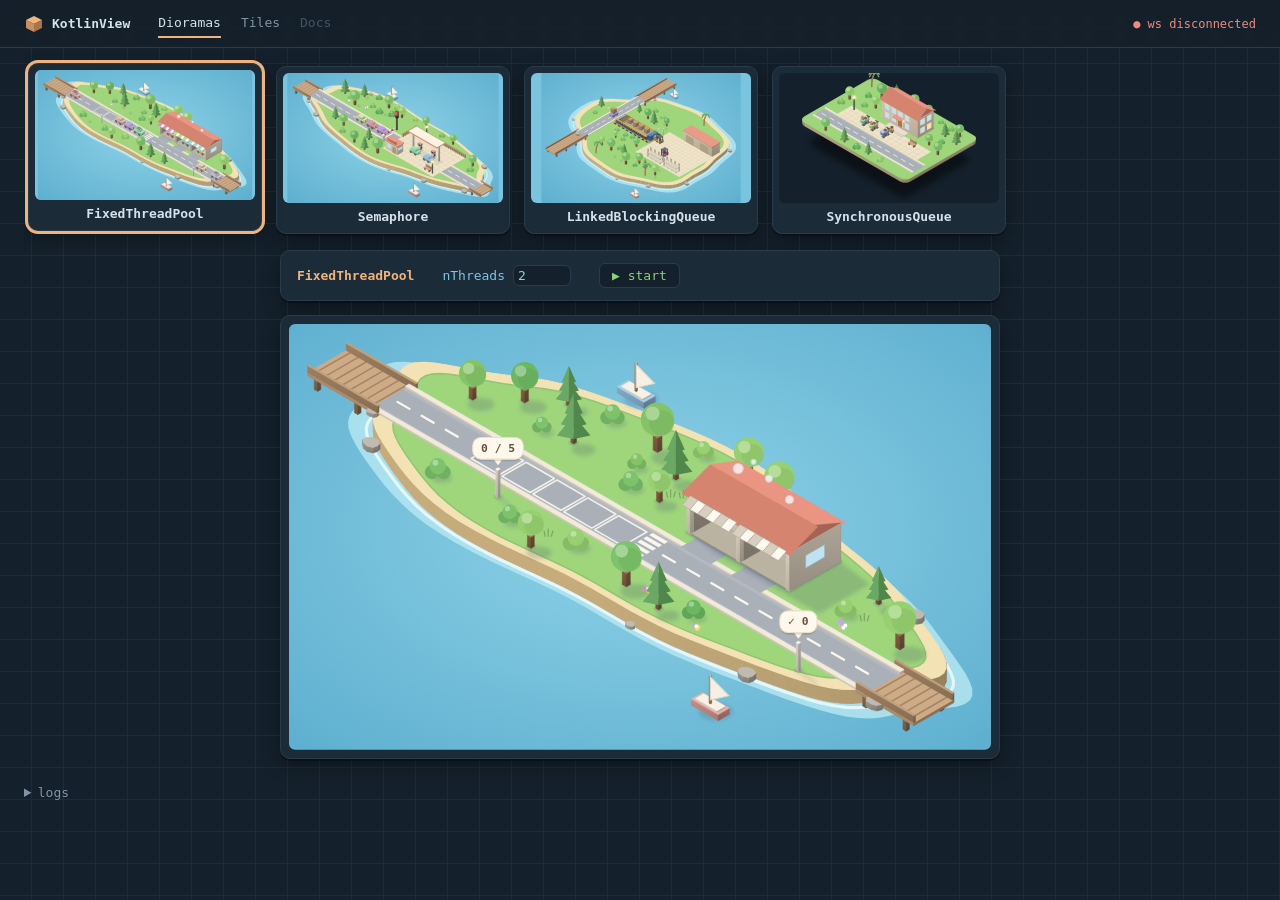
==== server/src/main/resources/static/index.html @ e25d0c66 "Code refactor" ====
<!doctype html>
<html lang="en">
<head>
  <meta charset="utf-8">
  <title>KotlinView</title>
  <link rel="stylesheet" href="core/base.css">
  <link rel="stylesheet" href="core/components.css">
  <link rel="stylesheet" href="structures/pool.css">
  <link rel="stylesheet" href="structures/synchronousqueue.css">
  <link rel="stylesheet" href="structures/semaphore.css">
  <link rel="stylesheet" href="core/tiles.css">
  <style>
    /*
     * Тёмное оформление «Night Harbour»: ночная гавань вокруг островов, тёплые акценты-фонари. Переопределены
     * переменные base.css — плитки, бейджи и конверты перекрашиваются сами, их стили не трогаем. Диорама — своя палитра
     */
    :root {
      --bg: #14202b; --panel: #1c2b38; --border: #2a3c4b; --text: #d6e2ea; --dim: #7f95a6;
      --keyword: #f0b37e; --fn: #7cc4e4; --num: #8fd3c1; --str: #8fcf7a;
      --in: #7cc4e4; --out: #8fcf7a; --fail: #f08a7e;
      --shadow: 0 2px 0 rgba(0, 0, 0, .3), 0 6px 18px rgba(0, 0, 0, .35);
      --grid: #1d2c39; /* линии сетки фона — на тон светлее --bg */
    }
    /*
     * Фон страницы — тонкая сетка 32 px (линии на тон светлее фона); карточки, плитка и рамка диорамы — сплошные поверх.
     * Шапка — во всю ширину, поэтому отступы у колонки (.page), а не у body
     */
    body {
      margin: 0; min-height: 100vh;
      background-color: var(--bg);
      background-image: linear-gradient(var(--grid) 1px, transparent 1px), linear-gradient(90deg, var(--grid) 1px, transparent 1px);
      background-size: 32px 32px; background-position: -1px -1px;
    }
    .page { max-width: 1400px; margin: 0 auto; padding: 4px 24px 16px; }

    /* Шапка: невысокая, прилипает к верху, полупрозрачная с размытием; слева — знак, название и разделы, справа — статус */
    .topbar {
      position: sticky; top: 0; z-index: 10; height: 48px; box-sizing: border-box; padding: 0 24px;
      display: flex; align-items: center; justify-content: space-between;
      background: color-mix(in srgb, var(--bg) 85%, transparent); backdrop-filter: blur(8px);
      border-bottom: 1px solid var(--border);
    }
    .topbar-left { display: flex; align-items: center; gap: 28px; }
    .brand { display: flex; align-items: center; gap: 8px; color: var(--text); font-weight: bold; text-decoration: none; }
    .brand svg { width: 20px; height: 20px; }
    .topnav { display: flex; gap: 20px; }
    .topnav a { color: var(--dim); text-decoration: none; padding: 4px 0; border-bottom: 2px solid transparent; }
    .topnav a:hover { color: var(--text); }
    .topnav a.current { color: var(--text); border-bottom-color: var(--keyword); }
    .topnav a.disabled { opacity: .45; cursor: default; pointer-events: none; }
    #status { font-size: 12px; }
    button, input, select { border-radius: 6px; }

    /* Выбор структуры: лента карточек — миниатюра диорамы и название */
    .carousel { display: flex; gap: 14px; overflow-x: auto; padding: 14px 4px 16px; scrollbar-width: none; }
    .card {
      flex: none; width: 220px; padding: 6px 6px 4px; text-align: center; text-decoration: none; color: var(--text);
      background: var(--panel); border: 1px solid var(--border); border-radius: 10px; box-shadow: var(--shadow);
      transition: transform .2s;
    }
    .card:hover { transform: translateY(-3px); }
    .card.on { outline: 3px solid var(--keyword); transform: translateY(-3px); }
    /* Одна высота у всех миниатюр (у сцен разные пропорции): вода — фон рамки, остров — по центру */
    .card svg, .card .blank { display: block; width: 100%; height: 130px; border-radius: 6px; pointer-events: none; background: #79c4df; }
    /* Парящая плита (backdrop: 'none') — без воды: на фоне страницы */
    .card svg.floating { background: var(--bg); }
    .card .name { padding: 4px 0 2px; font-weight: bold; }

    /*
     * Выбранная структура — одной колонкой по центру: сверху полоса структуры (пульт слева, точное состояние
     * правее), ниже диорама той же ширины
     */
    .stage { display: flex; flex-direction: column; gap: 14px; max-width: 720px; margin: 0 auto; }
    .stage > * { box-sizing: border-box; } /* полоса и диорама — одной ширины */
    .diorama-panel, .tile { background: var(--panel); border: 1px solid var(--border); border-radius: 10px; box-shadow: var(--shadow); }
    .diorama-panel { padding: 8px; }
    .diorama { display: block; }
    .diorama text { font-family: inherit; }
    .diorama .hoverable { cursor: pointer; }
    /* Шапка диорамы (название и счётчики в углу) — пока скрыта: название есть в карточке и в плитке над диорамой */
    .diorama .hud { display: none; }

    /* Полоса структуры: живая — шапка (название, статус, ✕), под ней «пульт | состояние» */
    .tile { min-height: 0; padding: 12px 16px; }
    .tile.live { border-color: var(--border); }
    .tile-title { font-weight: bold; }
    .tile button, .tile input, .tile select { background: var(--bg); }
    .tile-main { grid-template-columns: max-content minmax(0, 1fr); gap: 20px; min-height: 96px; } /* не прыгать по высоте */
    .tile-controls { padding-right: 20px; }
    /* Состояние — в ряд, с переносом, если не влезает: очередь, воркеры, ждущие… */
    .tile-body { display: flex; flex-wrap: wrap; gap: 10px 28px; align-items: flex-start; }
    /* Первая строка — бейджи методов (у пула: execute / shutdown / shutdownNow / terminated), под ними — очередь,
       правее неё — воркеры */
    .tile-body > .badges { flex-basis: 100%; }
    .tile-body .part { margin-top: 0; padding-top: 0; border-top: none; }
    .tile-body .chain { margin-top: 0; min-height: 0; }
    .tile-body .notice, .tile-body .semtask-notice { flex-basis: 100%; min-height: 0; margin-top: 0; }
    .tile-body .notice:empty { display: none; }
    /* Спящая — в одну строку: название, параметры, start */
    .tile.sleeping { flex-direction: row; justify-content: flex-start; gap: 28px; }
    .tile.sleeping .tile-params { flex-direction: row; gap: 18px; }

    details.logs { margin-top: 24px; }
    details.logs summary { color: var(--dim); cursor: pointer; }
  </style>
</head>
<body>

<header class="topbar">
  <div class="topbar-left">
    <a class="brand" href="index.html">
      <!-- Знак: изометрический ящик в цветах страницы -->
      <svg viewBox="0 0 20 20" aria-hidden="true">
        <polygon points="10,2 18,6 10,10 2,6" fill="#f0b37e"/>
        <polygon points="2,6 10,10 10,18 2,14" fill="#c98f5d"/>
        <polygon points="18,6 10,10 10,18 18,14" fill="#a8744a"/>
      </svg>
      KotlinView
    </a>
    <nav class="topnav">
      <a class="current" href="index.html">Dioramas</a>
      <a href="tiles.html">Tiles</a>
      <a class="disabled" title="soon">Docs</a>
    </nav>
  </div>
  <span id="status" class="off">● ws disconnected</span>
</header>

<div class="page">
<nav id="carousel" class="carousel"></nav>
<main id="stage" class="stage"></main>

<!-- Логи нужны UI.call / UI.connect; свёрнуты — открыть при отладке -->
<details class="logs">
  <summary>logs</summary>
  <h3>HTTP <button class="link" id="clearHttp">clear</button></h3>
  <div id="http" class="log"></div>
  <h3>WebSocket <button class="link" id="clearWs">clear</button></h3>
  <div id="ws" class="log"></div>
</details>
</div>

<script src="core/base.js"></script>
<script src="core/components.js"></script>
<script src="structures/synchronousqueue.js"></script>
<script src="structures/pool.js"></script>
<script src="structures/blockingqueue.js"></script>
<script src="structures/semaphore.js"></script>
<script src="structures/semaphoretask.js"></script>
<script src="core/tiles.js"></script>
<!-- Диорамы: движок → реквизит → набор → каркас → описания структур -->
<script src="diorama/engine/iso-scene.js"></script>
<script src="diorama/props/iso-vehicles.js"></script>
<script src="diorama/props/iso-ground.js"></script>
<script src="diorama/props/iso-buildings.js"></script>
<script src="diorama/props/iso-nature.js"></script>
<script src="diorama/props/iso-people.js"></script>
<script src="diorama/kit/diorama-kit.js"></script>
<script src="diorama/kit/diorama-street.js"></script>
<script src="diorama/scenes/diorama-pool.js"></script>
<script src="diorama/scenes/diorama-semaphore.js"></script>
<script src="diorama/scenes/diorama-queue.js"></script>
<script src="diorama/scenes/diorama-sync.js"></script>
<script>
  /*
   * Структуры: плитка (пульт и точный вид) и её диорама. Плитки — те же, что на tiles.html, но с пределами:
   * столько, сколько помещается на острове (LIMITS описания). id — адрес (#pool), diorama — описание для набора
   */
  const STRUCTURES = [
    { id: 'pool', diorama: PoolDiorama,
      view: { ...Pool.fixed, params: [['nThreads', 2, { min: 1, max: PoolDiorama.LIMITS.bays }]] } },
    { id: 'sem', diorama: SemaphoreDiorama,
      // durationMs, fair, timeoutMs не вводятся: по умолчанию (5000 и false — сервер, 2000 — create в semaphoretask.js)
      view: { ...SemaphoreTaskView, params: [['permits', 2, { min: 1, max: SemaphoreDiorama.LIMITS.inside }],
        ['mode', 'ACQUIRE', { options: [['ACQUIRE', 'blocking'], ['TRY_ACQUIRE', 'non-blocking'], ['TRY_ACQUIRE_TIMEOUT', 'timeout 2s']] }]] } },
    { id: 'lbq', diorama: QueueDiorama,
      view: { ...BlockingQueueView, params: [['capacity', 3, { min: 1, max: QueueDiorama.LIMITS.slots }]] } },
    { id: 'sync', diorama: SyncDiorama, view: SynchronousQueueView },  ];

  const stage = document.getElementById('stage');
  let selected = null, panel = null; // выбранная структура и её живая диорама (остальные не рисуются)

  // Карточки: миниатюра — демо-снимок диорамы без шапки и табличек; диорамы ещё нет — пустая вода той же высоты
  const carousel = document.getElementById('carousel');
  const cards = new Map();
  for (const item of STRUCTURES) {
    const card = KV.el('a', 'card');
    card.href = `#${item.id}`;
    card.append(item.diorama ? miniature(item.diorama) : KV.el('div', 'blank'), KV.el('div', 'name', item.view.title));
    carousel.append(card);
    cards.set(item.id, card);
  }

  function miniature({ kind, demo, demoShape }) {
    const svg = Kit.show({ ...kind, uid: `${kind.uid}-card` }, demo, demoShape);
    svg.querySelectorAll(':scope > g[style*="pointer-events: none"], .labels').forEach(n => n.remove());
    return svg;
  }

  // Плитки: все живут (их store принимает события), на странице — только плитка выбранной структуры (полоса над диорамой)
  const { tiles, render } = Tiles.mount(STRUCTURES.map(s => s.view), {
    place: tile => { STRUCTURES.find(s => s.view === tile.view).tile = tile; },
    onRender: () => { if (selected) panel?.update(selected.tile); },
  });
  // Пока плитка спит, диорама показывает «пустой» остров по полю параметров — обновлять при вводе
  for (const tile of tiles) for (const input of Object.values(tile.inputs)) input.addEventListener('input', render);

  // Выбор по адресу (#pool, #sem, #lbq, #sync): новая живая диорама — сразу с машинами на местах; нет диорамы — только полоса
  function select() {
    selected = STRUCTURES.find(s => `#${s.id}` === location.hash) ?? STRUCTURES[0];
    for (const [id, card] of cards) card.classList.toggle('on', id === selected.id);
    panel = selected.diorama ? Kit.panel(selected.diorama.kind) : null;
    stage.replaceChildren(selected.tile.el, ...(panel ? [panel.el] : [])); // полоса структуры — сверху, диорама — под ней
    panel?.update(selected.tile);
  }
  window.addEventListener('hashchange', select);
  select();
</script>
</body>
</html>
---- server/src/main/resources/static/core/base.css ----
/*
 * Каркас всех playground-страниц: палитра, шапка, кнопки и поля, карточка «пульт слева — состояние справа», логи.
 * Подключается первым: <link rel="stylesheet" href="base.css">, затем components.css, затем стили страницы.
 */

/* Палитра IntelliJ Darcula */
:root {
  --bg: #1e1f22; --panel: #2b2d30; --border: #3c3f41; --text: #bcbec4; --dim: #6f737a;
  --keyword: #cf8e6d; --fn: #56a8f5; --num: #2aacb8; --str: #6aab73;
  --in: #56a8f5; --out: #6aab73; --fail: #f75464;
}
body {
  font: 13px/1.5 "JetBrains Mono", ui-monospace, Menlo, monospace; margin: 16px;
  background: var(--bg); color: var(--text);
}
header { display: flex; justify-content: space-between; align-items: center; }
h2 { color: var(--keyword); font-weight: normal; }
h3 {
  margin: 16px 0 4px; border-bottom: 1px solid var(--border); color: var(--dim); font-weight: normal;
  display: flex; justify-content: space-between; align-items: baseline;
}
.on { color: var(--out); }
.off { color: var(--fail); }
.empty { color: var(--dim); }

/* --- кнопки и поля --- */
button {
  background: var(--panel); border: 1px solid var(--border); border-radius: 3px;
  color: var(--fn); font: inherit; padding: 0 8px; cursor: pointer;
}
button:hover { border-color: currentColor; }
button.primary { color: var(--out); padding: 2px 12px; }
button.run { color: var(--out); }
button.link { background: none; border: none; color: var(--dim); padding: 0; }
button.link:hover { color: var(--text); }
input {
  width: 64px; background: var(--panel); border: 1px solid var(--border); border-radius: 3px;
  color: var(--num); font: inherit; padding: 0 4px;
}
input::placeholder { color: var(--dim); }
/* Выпадающий список — как поле ввода; color-scheme: dark — и открытое меню (рисует браузер) тёмное */
select {
  background: var(--panel); border: 1px solid var(--border); border-radius: 3px;
  color: var(--num); font: inherit; padding: 0 4px; color-scheme: dark; cursor: pointer;
}

/* Сетка пульта: метод | поля | ▶ — кнопки запуска выровнены в столбик */
.ops { display: grid; grid-template-columns: max-content max-content max-content; gap: 6px 10px; align-items: center; }
.ops .name { color: var(--fn); }
.ops .args { display: flex; gap: 4px; }

/* --- логи --- */
.log { max-height: 40vh; overflow-y: auto; }
.log div { white-space: pre-wrap; padding: 2px 0; border-bottom: 1px solid var(--panel); }
.error { color: var(--fail); }
.type { font-weight: bold; color: var(--fn); }
---- server/src/main/resources/static/core/components.css ----
/*
 * Общие компоненты визуализации объектов: бейджи методов, цепочка узлов, задача (конверт и полоски потоков).
 * Цвета (--bg, --panel, --border, --dim, --text, --keyword, --num, --out, --fail) — из base.css.
 * Пара к components.js.
 */

/* --- бейджи методов: горят, пока внутри есть потоки, потом затухают --- */
.badges { display: flex; gap: 8px; align-items: center; flex-wrap: wrap; min-height: 22px; }
.method { padding: 0 6px; border: 1px solid var(--border); border-radius: 3px; color: var(--dim); }
.method.active { background: var(--out); border-color: var(--out); color: var(--bg); }
/* Послесвечение: после OUT бейдж не гаснет мгновенно, а затухает, как лампа накаливания */
@keyframes afterglow {
  from { background: var(--out); border-color: var(--out); color: var(--bg); }
  to { background: transparent; border-color: var(--border); color: var(--dim); }
}
@keyframes afterglow-failed {
  from { background: var(--fail); border-color: var(--fail); color: var(--bg); }
  to { background: transparent; border-color: var(--border); color: var(--dim); }
}

/* --- цепочка узлов head … tail: общий вид LinkedList, LinkedBlockingQueue и очереди пула --- */
/* Ячейки квадратные, как у ArrayList, без стрелок — просто через равный промежуток */
.chain { display: flex; align-items: center; flex-wrap: wrap; gap: 4px 8px; margin-top: 8px; min-height: 66px; }
.chain .empty { color: var(--dim); }
.node { display: flex; flex-direction: column; align-items: center; }
.node .label { font-size: 11px; color: var(--keyword); height: 16px; }
.node .box {
  min-width: 40px; height: 32px; padding: 0 6px; display: flex; align-items: center; justify-content: center;
  border: 2px solid var(--border); border-radius: 3px; color: var(--num); background: var(--panel);
}
.node .idx { font-size: 11px; color: var(--dim); height: 16px; }
/* Призрак справа от хвоста: то, что в цепочку не попало */
.node.failed .box { border-style: dashed; border-color: var(--fail); color: var(--fail); background: none; }
/* Свободная ячейка ограниченной очереди */
.node.slot .box { border-style: dashed; background: none; }
/* По размеру тела мини-конверта (48×40) с местом под клапан сверху, как у svg (52×56) */
.envelope-slot {
  width: 48px; height: 40px; margin: 12px 2px 4px; box-sizing: border-box;
  border: 2px dashed var(--border); border-radius: 3px;
}
/* Подсветка тоже затухает, а не снимается рывком */
@keyframes node-new {
  from { background: color-mix(in srgb, var(--out) 45%, var(--panel)); border-color: var(--out); }
  to { background: var(--panel); border-color: var(--border); }
}
@keyframes fade-out { from { opacity: 1; } to { opacity: 0; } }

/* --- задача RUNNABLE_TASK: конверт. Клапан открыт, пока внутри run() есть потоки --- */
.envelope rect, .envelope path { fill: var(--panel); stroke: var(--border); stroke-width: 2; stroke-linejoin: round; }
.envelope text { fill: var(--num); font: 11px "JetBrains Mono", ui-monospace, Menlo, monospace; }
.envelope text.id { fill: var(--keyword); }
.envelope text.dur { font-size: 9px; }
.envelope .flap-open { display: none; }
.envelope.running .flap-open { display: inline; }
.envelope.running .flap-closed { display: none; }
.envelope.running rect, .envelope.running path { stroke: var(--out); }
/* Несколько потоков внутри одной задачи — главное, что хочется заметить */
.envelope.multi rect, .envelope.multi path { stroke: var(--keyword); }
/* Ошибка: контур вспыхивает красным и затухает. --flash-delay продолжает вспышку после перерисовки */
.envelope.failed rect, .envelope.failed path { animation: envelope-failed var(--flash) ease-out var(--flash-delay, 0ms) forwards; }
@keyframes envelope-failed { from { stroke: var(--fail); } to { stroke: var(--border); } }

/* --- полоска на каждый поток внутри run() задачи: имя потока поверх --- */
.runs { display: flex; flex-direction: column; gap: 3px; width: 48px; } /* по ширине тела мини-конверта */
.run-row {
  position: relative; height: 14px; overflow: hidden; cursor: default;
  background: var(--panel); border: 1px solid var(--border); border-radius: 3px;
}
.run-row .bar {
  position: absolute; top: 0; bottom: 0; left: 0; width: 0;
  background: color-mix(in srgb, var(--thread) 35%, transparent);
}
.run-row .thread {
  position: relative; display: block; padding-left: 4px; white-space: nowrap;
  font-size: 11px; line-height: 14px; font-weight: bold; color: var(--thread);
}
.run-row.done .bar { background: color-mix(in srgb, var(--out) 45%, transparent); }
.run-row.failed .bar { background: color-mix(in srgb, var(--fail) 45%, transparent); }
.run-row.failed .thread { color: var(--fail); }
/* Полоски едут сами: анимация на всю длительность, отрицательная задержка — сколько уже прошло */
@keyframes fill-up { from { width: 0; } to { width: 100%; } }

/* --- конверт как узел цепочки: подсветка нового хвоста и призраки (как .box у обычных узлов) --- */
.envelope.new rect, .envelope.new path { animation: envelope-new var(--glow) ease-out var(--glow-delay, 0ms) forwards; }
@keyframes envelope-new { from { stroke: var(--out); fill: color-mix(in srgb, var(--out) 30%, var(--panel)); } to { stroke: var(--border); fill: var(--panel); } }
.node.ghost .envelope rect, .node.ghost .envelope path { stroke-dasharray: 4 3; fill: none; }
.node.failed .envelope rect, .node.failed .envelope path { stroke: var(--fail); }
.node.failed .envelope text { fill: var(--fail); }

/* --- задача целиком: конверт, под ним полоски потоков внутри run() --- */
.task-view { display: flex; flex-direction: column; align-items: center; gap: 4px; }

/* --- плашка потока: имя его цветом (--thread = KV.threadColor) — потоки, ждущие в очереди --- */
.thread-chip {
  padding: 0 6px; border-radius: 3px; font-weight: bold; color: var(--thread);
  border: 1px solid color-mix(in srgb, var(--thread) 60%, transparent);
  background: color-mix(in srgb, var(--thread) 15%, transparent);
}

/* --- «комната»: структура — рамка с подписью, места — ячейки в ней; потоки — плашки снаружи у входа и выхода.
   Семафор (semaphoretask.js): задача, места — разрешения; очередь (blockingqueue.js): труба, места — ёмкость --- */
.room-row { display: flex; align-items: center; gap: 8px; margin-top: 12px; }
/* Сторона у входа: первый — ближе всех к рамке */
.room-queue { display: flex; flex-direction: row-reverse; gap: 4px; align-items: center; }
/* Вход очереди: место под две плашки постоянное — рамка не прыгает, когда они появляются и тают */
.room-queue.entry { min-width: 108px; }
/* Сторона у выхода: первый — тоже у рамки, она слева */
.room-queue.exit { flex-direction: row; }
.room-chip, .room-slot, .room-task { width: 52px; height: 18px; box-sizing: border-box; border-radius: 3px; flex: none; }
.room-chip {
  position: relative; overflow: hidden; padding: 0 4px; white-space: nowrap; cursor: default;
  border: 1px solid color-mix(in srgb, var(--thread) 60%, transparent);
  background: color-mix(in srgb, var(--thread) 12%, transparent);
  color: var(--thread); font-size: 11px; line-height: 16px; font-weight: bold;
}
.room-chip .name { position: relative; }
/* Внутри run(): заливка — прогресс (fill-up) */
.room-chip .fill { position: absolute; top: 0; bottom: 0; left: 0; width: 0; background: color-mix(in srgb, var(--thread) 40%, transparent); }
/* Ждёт с таймаутом: полоска внизу убывает */
.room-chip .countdown { position: absolute; left: 0; bottom: 0; height: 2px; width: 100%; background: var(--thread); }
.room-chip.entering { opacity: .5; }
.room-chip.rejected { border-style: dashed; }
.room {
  position: relative; display: flex; flex-direction: column; gap: 4px; padding: 7px; cursor: default;
  border: 2px solid var(--border); border-radius: 6px;
}
.room.horizontal { flex-direction: row; }
.room.full { border-color: color-mix(in srgb, var(--fail) 55%, var(--border)); }
.room-label { position: absolute; top: -8px; left: 8px; padding: 0 4px; background: var(--panel); color: var(--dim); font-size: 10px; line-height: 12px; }
.room-slot { border: 1px dashed var(--border); }
/* Задача в ячейке: номер, длительность — в подсказке */
.room-task {
  border: 1px solid var(--border); background: var(--panel); color: var(--keyword);
  font-size: 11px; line-height: 16px; text-align: center; cursor: default;
}
.room-more { color: var(--dim); font-size: 11px; align-self: center; }
@keyframes room-new { from { border-color: var(--out); background: color-mix(in srgb, var(--out) 30%, var(--panel)); } to { border-color: var(--border); background: var(--panel); } }
@keyframes room-count { from { width: 100%; } to { width: 0; } }
/* Отказ: подъехал к рамке слева, отскочил и растаял */
@keyframes room-bounce {
  0% { transform: translateX(-24px); opacity: 0; }
  20% { opacity: 1; }
  40% { transform: translateX(6px); opacity: 1; }
  55% { transform: translateX(-6px); opacity: 1; }
  100% { transform: translateX(-24px); opacity: 0; }
}
---- server/src/main/resources/static/structures/pool.css ----
/* Состояние пула ThreadPoolExecutor (pool.js): статус, уведомление, очередь, воркеры.
   Подключать после base.css и components.css */

/* --- статус пула --- */
.dot { display: inline-block; width: 10px; height: 10px; border-radius: 50%; margin-right: 4px; background: var(--dim); }
.dot.RUNNING { background: var(--out); }
.dot.SHUTDOWN, .dot.TIDYING { background: var(--keyword); }
.run-state { color: var(--text); }
/* Отказ execute, задачи, возвращённые shutdownNow: строка вспыхивает и тает */
.notice { min-height: 20px; }
.notice.failed { color: var(--fail); }
.notice.info { color: var(--keyword); }

/* Подблоки состояния: очередь и воркеры — у каждого свой заголовок и бейджи */
.part { margin-top: 10px; padding-top: 6px; border-top: 1px dashed var(--border); }
.part-title { display: flex; gap: 12px; align-items: center; flex-wrap: wrap; }
.part-title .name { color: var(--keyword); }

/* --- воркеры: колонка на поток фабрики пула --- */
/* Воркеры рядом, как узлы цепочки: сверху подпись, под ней задача (конверт + полоска) или ожидание */
.workers { display: flex; flex-wrap: wrap; gap: 12px 8px; align-items: flex-start; margin-top: 6px; }
.worker { display: flex; flex-direction: column; align-items: center; gap: 4px; min-width: 56px; } /* чуть шире мини-конверта (52px) */
.worker .wname { font-weight: bold; color: var(--thread); white-space: nowrap; }
.worker .wstatus { white-space: nowrap; }
.worker .wstatus.waiting { color: var(--fn); }
.worker .wstatus.failed { color: var(--fail); }
/* Свободное место под воркера (до maximumPoolSize) */
.worker.slot .wname { color: var(--dim); font-weight: normal; }
.worker.ended { animation: fade-out var(--fade) ease-in forwards; }
.track {
  position: relative; width: 48px; height: 14px; overflow: hidden; box-sizing: border-box;
  background: var(--panel); border: 1px solid var(--border); border-radius: 3px;
}
.track .bar { position: absolute; top: 0; bottom: 0; left: 0; width: 0; }
.track .bar.poll { background: color-mix(in srgb, var(--fn) 30%, transparent); }
/* Полоски едут сами: анимация на всю длительность, отрицательная задержка — сколько уже прошло.
   fill-up — в components.css, drain (обратный отсчёт keepAlive) — здесь */
@keyframes drain { from { width: 100%; } to { width: 0; } }
---- server/src/main/resources/static/structures/synchronousqueue.css ----
/* SynchronousQueue (synchronousqueue.js): место передачи «отдают → передача → получают».
   Подключать после base.css и components.css; плашка потока — .thread-chip в components.css */
.handoff { display: flex; align-items: center; gap: 12px; margin-top: 8px; min-height: 92px; }
/* Стороны растут поровну: середина остаётся на месте, сколько бы потоков ни ждало */
.handoff .side { flex: 1; display: flex; flex-wrap: wrap; gap: 6px; align-items: center; min-width: 0; }
.handoff .givers { justify-content: flex-end; }
.handoff .flow { color: var(--dim); }
/* Только что вышедший поток: плашка тает (fade-out — components.css); рамка — чем кончилось */
.thread-chip.leaving.ok { border-color: var(--out); }
.thread-chip.leaving.failed { border-color: var(--fail); }
.thread-chip.leaving.empty-handed { border-style: dashed; }

/* Вид «комната» (renderState — плитка): вместо рамки — стенка «handoff», мест нет. Высота — как у рамки LBQ
   (ячейка 18 + отступы); по бокам — место, чтобы ячейка задачи проехала поверх стенки, не залезая на плашки */
.room-wall { position: relative; flex: none; width: 2px; height: 32px; margin: 0 36px; background: var(--border); cursor: default; }
.room-wall-label {
  position: absolute; top: -14px; left: 50%; transform: translateX(-50%);
  color: var(--dim); font-size: 10px; line-height: 12px; white-space: nowrap;
}
/* Задача поверх стенки — по центру, едет слева направо */
.room-task.crossing { position: absolute; top: 50%; left: 50%; margin: -9px 0 0 -26px; }
@keyframes handoff-cross {
  0% { transform: translateX(-16px); opacity: 0; }
  15% { opacity: 1; }
  70% { transform: translateX(16px); opacity: 1; }
  100% { transform: translateX(16px); opacity: 0; }
}
---- server/src/main/resources/static/structures/semaphore.css ----
/* Задача под семафором (semaphoretask.js): бейджи, под ними «комната» (.room* — components.css).
   Подключать после base.css и components.css */
.semtask-notice { margin-top: 8px; }

/* Места «комнаты» (общие стили — .room* в components.css), только у семафора: разрешение держит кто-то вне задачи,
   «напечатано» лишним release, долг */
.room-slot.held { border-style: solid; background: color-mix(in srgb, var(--dim) 15%, transparent); }
.room-slot.extra { border-color: var(--keyword); }
.room-slot.locked {
  border-color: color-mix(in srgb, var(--fail) 60%, transparent);
  background: repeating-linear-gradient(45deg, transparent 0 4px, color-mix(in srgb, var(--fail) 18%, transparent) 4px 6px);
}
---- server/src/main/resources/static/core/tiles.css ----
/*
 * Плитки (tiles.js): одна плитка — один живой объект. Спит (название, параметры, start) или живёт (пульт и состояние).
 * Подключать после base.css. Сетку плиток (.tiles) задаёт страница: на tiles.html — две колонки плиток,
 * на index.html — плитка и её диорама рядом.
 */
.tile {
  background: var(--panel); border: 1px solid var(--border); border-radius: 6px;
  padding: 10px 14px; min-height: 260px;
}
.tile.live { border-color: color-mix(in srgb, var(--out) 40%, var(--border)); }
.tile-title { color: var(--keyword); white-space: nowrap; margin-bottom: 8px; }
/* Параметры создания в спящей плитке: каждый своей строкой, «имя поле» */
.tile-params { display: flex; flex-direction: column; gap: 4px; }
.tile-params .param { display: flex; gap: 8px; align-items: center; justify-content: space-between; }
.tile-params .name { color: var(--fn); }
.tile-params input { width: 48px; }
.tile-params input[type=checkbox] { width: auto; margin: 0; }
.tile-params select { font: inherit; }
/* Слева команды, справа визуализация */
.tile-main { display: grid; grid-template-columns: max-content minmax(0, 1fr); gap: 16px; align-items: start; }
/* Тонкая сплошная черта между командами и визуализацией — на всю высоту плитки.
   Сплошная, а не пунктир: пунктиром уже разделены queue и workers внутри визуализации */
.tile-controls { padding-right: 16px; border-right: 1px solid var(--border); align-self: stretch; }
/* Шапка живой плитки: название слева, ✕ (remove) справа */
.tile-head { display: flex; justify-content: space-between; align-items: baseline; margin-bottom: 8px; }
.tile-head .tile-title { margin-bottom: 0; }
.tile-head-left { display: flex; gap: 12px; align-items: baseline; flex-wrap: wrap; }
.tile button.close { background: none; border: none; padding: 0 2px; color: var(--fail); font-size: 15px; line-height: 1; opacity: .8; }
.tile button.close:hover { opacity: 1; }
/* Внутри плитки фон уже --panel: поля и кнопки — на тон темнее, чтобы не сливались */
.tile button, .tile input, .tile select { background: var(--bg); }

/* Спящая плитка: только название (с параметрами создания) и start — по центру */
.tile.sleeping { display: flex; flex-direction: column; align-items: center; justify-content: center; gap: 12px; }
.tile.sleeping .tile-title { margin-bottom: 0; }
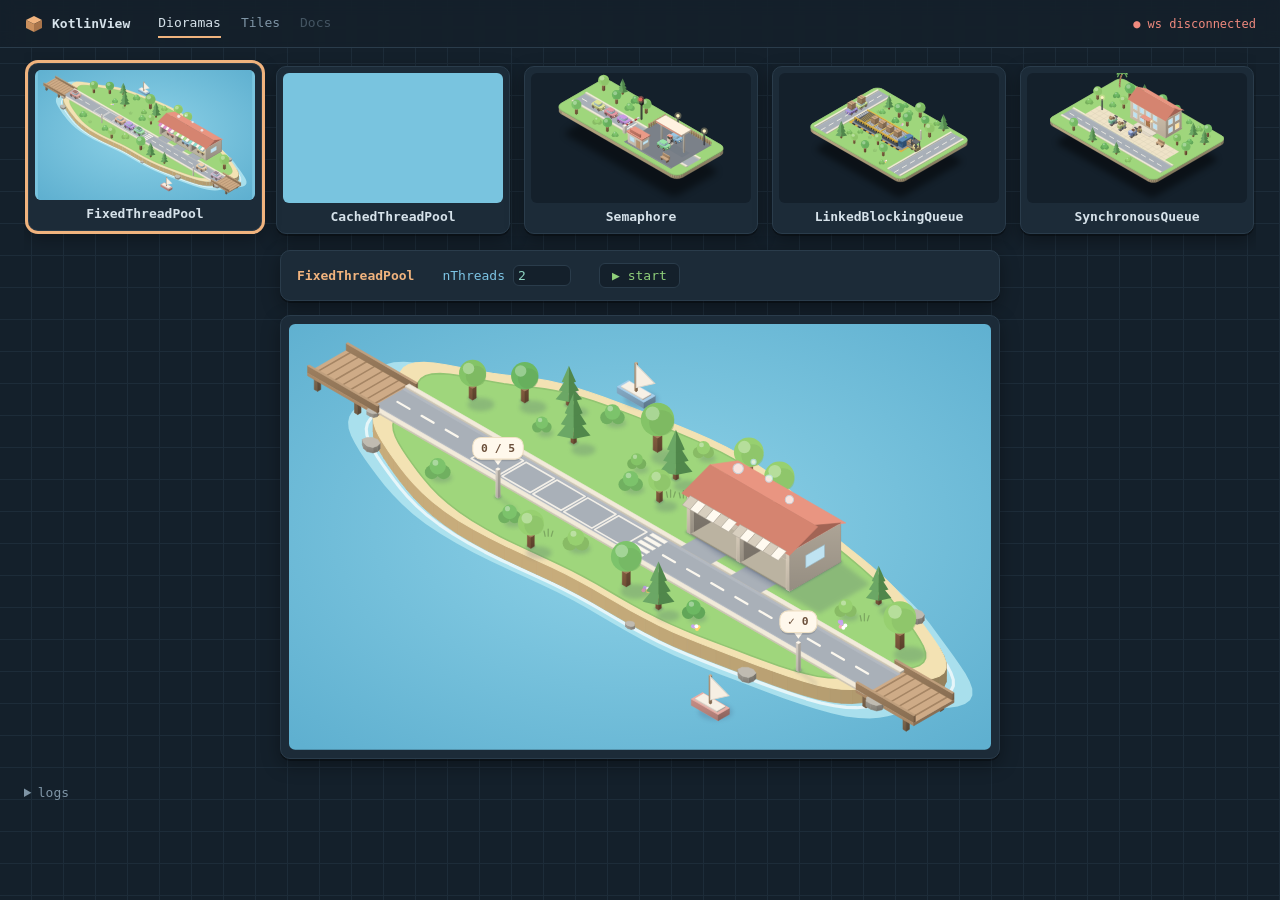
==== commit 24536483: "Update cached pool" ====
--- a/server/src/main/resources/static/index.html
+++ b/server/src/main/resources/static/index.html
@@ -169,6 +169,8 @@
   const STRUCTURES = [
     { id: 'pool', diorama: PoolDiorama,
       view: { ...Pool.fixed, params: [['nThreads', 2, { min: 1, max: PoolDiorama.LIMITS.bays }]] } },
+    // Диорамы ещё нет — в карусели пустая вода, на сцене только полоса. Параметров нет: сервер даёт не больше 5 потоков
+    { id: 'cached', view: Pool.cached },
     { id: 'sem', diorama: SemaphoreDiorama,
       // durationMs, fair, timeoutMs не вводятся: по умолчанию (5000 и false — сервер, 2000 — create в semaphoretask.js)
       view: { ...SemaphoreTaskView, params: [['permits', 2, { min: 1, max: SemaphoreDiorama.LIMITS.inside }],
--- a/server/src/main/resources/static/core/components.css
+++ b/server/src/main/resources/static/core/components.css
@@ -18,7 +18,7 @@
   to { background: transparent; border-color: var(--border); color: var(--dim); }
 }
 
-/* --- цепочка узлов head … tail: общий вид LinkedList, LinkedBlockingQueue и очереди пула --- */
+/* --- цепочка узлов head … tail: LinkedList (очереди задач — «комната» ниже) --- */
 /* Ячейки квадратные, как у ArrayList, без стрелок — просто через равный промежуток */
 .chain { display: flex; align-items: center; flex-wrap: wrap; gap: 4px 8px; margin-top: 8px; min-height: 66px; }
 .chain .empty { color: var(--dim); }
@@ -29,15 +29,6 @@
   border: 2px solid var(--border); border-radius: 3px; color: var(--num); background: var(--panel);
 }
 .node .idx { font-size: 11px; color: var(--dim); height: 16px; }
-/* Призрак справа от хвоста: то, что в цепочку не попало */
-.node.failed .box { border-style: dashed; border-color: var(--fail); color: var(--fail); background: none; }
-/* Свободная ячейка ограниченной очереди */
-.node.slot .box { border-style: dashed; background: none; }
-/* По размеру тела мини-конверта (48×40) с местом под клапан сверху, как у svg (52×56) */
-.envelope-slot {
-  width: 48px; height: 40px; margin: 12px 2px 4px; box-sizing: border-box;
-  border: 2px dashed var(--border); border-radius: 3px;
-}
 /* Подсветка тоже затухает, а не снимается рывком */
 @keyframes node-new {
   from { background: color-mix(in srgb, var(--out) 45%, var(--panel)); border-color: var(--out); }
@@ -45,57 +36,8 @@
 }
 @keyframes fade-out { from { opacity: 1; } to { opacity: 0; } }
 
-/* --- задача RUNNABLE_TASK: конверт. Клапан открыт, пока внутри run() есть потоки --- */
-.envelope rect, .envelope path { fill: var(--panel); stroke: var(--border); stroke-width: 2; stroke-linejoin: round; }
-.envelope text { fill: var(--num); font: 11px "JetBrains Mono", ui-monospace, Menlo, monospace; }
-.envelope text.id { fill: var(--keyword); }
-.envelope text.dur { font-size: 9px; }
-.envelope .flap-open { display: none; }
-.envelope.running .flap-open { display: inline; }
-.envelope.running .flap-closed { display: none; }
-.envelope.running rect, .envelope.running path { stroke: var(--out); }
-/* Несколько потоков внутри одной задачи — главное, что хочется заметить */
-.envelope.multi rect, .envelope.multi path { stroke: var(--keyword); }
-/* Ошибка: контур вспыхивает красным и затухает. --flash-delay продолжает вспышку после перерисовки */
-.envelope.failed rect, .envelope.failed path { animation: envelope-failed var(--flash) ease-out var(--flash-delay, 0ms) forwards; }
-@keyframes envelope-failed { from { stroke: var(--fail); } to { stroke: var(--border); } }
-
-/* --- полоска на каждый поток внутри run() задачи: имя потока поверх --- */
-.runs { display: flex; flex-direction: column; gap: 3px; width: 48px; } /* по ширине тела мини-конверта */
-.run-row {
-  position: relative; height: 14px; overflow: hidden; cursor: default;
-  background: var(--panel); border: 1px solid var(--border); border-radius: 3px;
-}
-.run-row .bar {
-  position: absolute; top: 0; bottom: 0; left: 0; width: 0;
-  background: color-mix(in srgb, var(--thread) 35%, transparent);
-}
-.run-row .thread {
-  position: relative; display: block; padding-left: 4px; white-space: nowrap;
-  font-size: 11px; line-height: 14px; font-weight: bold; color: var(--thread);
-}
-.run-row.done .bar { background: color-mix(in srgb, var(--out) 45%, transparent); }
-.run-row.failed .bar { background: color-mix(in srgb, var(--fail) 45%, transparent); }
-.run-row.failed .thread { color: var(--fail); }
-/* Полоски едут сами: анимация на всю длительность, отрицательная задержка — сколько уже прошло */
+/* Прогресс run() (заливка плашки потока, места воркера): анимация на всю длительность, отрицательная задержка — сколько уже прошло */
 @keyframes fill-up { from { width: 0; } to { width: 100%; } }
-
-/* --- конверт как узел цепочки: подсветка нового хвоста и призраки (как .box у обычных узлов) --- */
-.envelope.new rect, .envelope.new path { animation: envelope-new var(--glow) ease-out var(--glow-delay, 0ms) forwards; }
-@keyframes envelope-new { from { stroke: var(--out); fill: color-mix(in srgb, var(--out) 30%, var(--panel)); } to { stroke: var(--border); fill: var(--panel); } }
-.node.ghost .envelope rect, .node.ghost .envelope path { stroke-dasharray: 4 3; fill: none; }
-.node.failed .envelope rect, .node.failed .envelope path { stroke: var(--fail); }
-.node.failed .envelope text { fill: var(--fail); }
-
-/* --- задача целиком: конверт, под ним полоски потоков внутри run() --- */
-.task-view { display: flex; flex-direction: column; align-items: center; gap: 4px; }
-
-/* --- плашка потока: имя его цветом (--thread = KV.threadColor) — потоки, ждущие в очереди --- */
-.thread-chip {
-  padding: 0 6px; border-radius: 3px; font-weight: bold; color: var(--thread);
-  border: 1px solid color-mix(in srgb, var(--thread) 60%, transparent);
-  background: color-mix(in srgb, var(--thread) 15%, transparent);
-}
 
 /* --- «комната»: структура — рамка с подписью, места — ячейки в ней; потоки — плашки снаружи у входа и выхода.
    Семафор (semaphoretask.js): задача, места — разрешения; очередь (blockingqueue.js): труба, места — ёмкость --- */
--- a/server/src/main/resources/static/structures/pool.css
+++ b/server/src/main/resources/static/structures/pool.css
@@ -1,4 +1,4 @@
-/* Состояние пула ThreadPoolExecutor (pool.js): статус, уведомление, очередь, воркеры.
+/* Состояние пула ThreadPoolExecutor (pool.js): статус, уведомление, «комната» — труба очереди и рамка воркеров.
    Подключать после base.css и components.css */
 
 /* --- статус пула --- */
@@ -11,28 +11,33 @@
 .notice.failed { color: var(--fail); }
 .notice.info { color: var(--keyword); }
 
-/* Подблоки состояния: очередь и воркеры — у каждого свой заголовок и бейджи */
-.part { margin-top: 10px; padding-top: 6px; border-top: 1px dashed var(--border); }
-.part-title { display: flex; gap: 12px; align-items: center; flex-wrap: wrap; }
-.part-title .name { color: var(--keyword); }
+/* --- воркеры: места в рамке «workers» (общие стили .room* — components.css) --- */
+/* Место живого потока — рамка его цвета; внутри номер задачи (заливка — прогресс run) или ожидание */
+.worker-place {
+  position: relative; overflow: hidden;
+  border-color: color-mix(in srgb, var(--thread) 70%, transparent);
+  background: color-mix(in srgb, var(--thread) 8%, transparent);
+}
+.worker-place .text { position: relative; }
+.worker-place .fill { position: absolute; top: 0; bottom: 0; left: 0; width: 0; background: color-mix(in srgb, var(--thread) 35%, transparent); }
+/* poll(keepAlive): полоска внизу убывает — сколько осталось до смерти потока */
+.worker-place .countdown { position: absolute; left: 0; bottom: 0; height: 2px; width: 100%; background: var(--thread); }
+.worker-place.idle { color: var(--dim); }
+.worker-place.done { color: var(--out); }
+.worker-place.failed { color: var(--fail); }
+.worker-place.ended { animation: fade-out var(--fade) ease-in forwards; }
+/* Место, к которому ещё летит задача (firstTask, handed): пустая рамка цвета потока, содержимое — когда долетит */
+.worker-place.landing > * { visibility: hidden; }
 
-/* --- воркеры: колонка на поток фабрики пула --- */
-/* Воркеры рядом, как узлы цепочки: сверху подпись, под ней задача (конверт + полоска) или ожидание */
-.workers { display: flex; flex-wrap: wrap; gap: 12px 8px; align-items: flex-start; margin-top: 6px; }
-.worker { display: flex; flex-direction: column; align-items: center; gap: 4px; min-width: 56px; } /* чуть шире мини-конверта (52px) */
-.worker .wname { font-weight: bold; color: var(--thread); white-space: nowrap; }
-.worker .wstatus { white-space: nowrap; }
-.worker .wstatus.waiting { color: var(--fn); }
-.worker .wstatus.failed { color: var(--fail); }
-/* Свободное место под воркера (до maximumPoolSize) */
-.worker.slot .wname { color: var(--dim); font-weight: normal; }
-.worker.ended { animation: fade-out var(--fade) ease-in forwards; }
-.track {
-  position: relative; width: 48px; height: 14px; overflow: hidden; box-sizing: border-box;
-  background: var(--panel); border: 1px solid var(--border); border-radius: 3px;
+/* Плашка задачи летит по прямой от вызывающего к месту воркера: firstTask — поверх трубы, мимо очереди, к новому;
+   у cached — через стенку handoff (.room-wall — synchronousqueue.css) к ждущему в poll.
+   Откуда (left / top) и куда (--fly-x / --fly-y) — ставит pool.js после вёрстки; до этого плашка не видна */
+.pool-room { position: relative; }
+.room-task.flying { position: absolute; z-index: 1; visibility: hidden; pointer-events: none; border-color: var(--out); }
+@keyframes first-task { from { transform: translate(0, 0); } to { transform: translate(var(--fly-x), var(--fly-y)); } }
+
+/* Отказ execute у работающего пула (очередь полна): рамка очереди вспыхивает красным — пик вместе с отскоком плашки */
+@keyframes queue-reject {
+  0%, 100% { border-color: var(--border); }
+  40% { border-color: color-mix(in srgb, var(--fail) 70%, var(--border)); }
 }
-.track .bar { position: absolute; top: 0; bottom: 0; left: 0; width: 0; }
-.track .bar.poll { background: color-mix(in srgb, var(--fn) 30%, transparent); }
-/* Полоски едут сами: анимация на всю длительность, отрицательная задержка — сколько уже прошло.
-   fill-up — в components.css, drain (обратный отсчёт keepAlive) — здесь */
-@keyframes drain { from { width: 100%; } to { width: 0; } }
--- a/server/src/main/resources/static/structures/synchronousqueue.css
+++ b/server/src/main/resources/static/structures/synchronousqueue.css
@@ -1,14 +1,5 @@
-/* SynchronousQueue (synchronousqueue.js): место передачи «отдают → передача → получают».
-   Подключать после base.css и components.css; плашка потока — .thread-chip в components.css */
-.handoff { display: flex; align-items: center; gap: 12px; margin-top: 8px; min-height: 92px; }
-/* Стороны растут поровну: середина остаётся на месте, сколько бы потоков ни ждало */
-.handoff .side { flex: 1; display: flex; flex-wrap: wrap; gap: 6px; align-items: center; min-width: 0; }
-.handoff .givers { justify-content: flex-end; }
-.handoff .flow { color: var(--dim); }
-/* Только что вышедший поток: плашка тает (fade-out — components.css); рамка — чем кончилось */
-.thread-chip.leaving.ok { border-color: var(--out); }
-.thread-chip.leaving.failed { border-color: var(--fail); }
-.thread-chip.leaving.empty-handed { border-style: dashed; }
+/* SynchronousQueue (synchronousqueue.js): плитка — вид «комната»; стенка handoff — и у очереди CachedThreadPool (pool.js).
+   Подключать после base.css и components.css */
 
 /* Вид «комната» (renderState — плитка): вместо рамки — стенка «handoff», мест нет. Высота — как у рамки LBQ
    (ячейка 18 + отступы); по бокам — место, чтобы ячейка задачи проехала поверх стенки, не залезая на плашки */
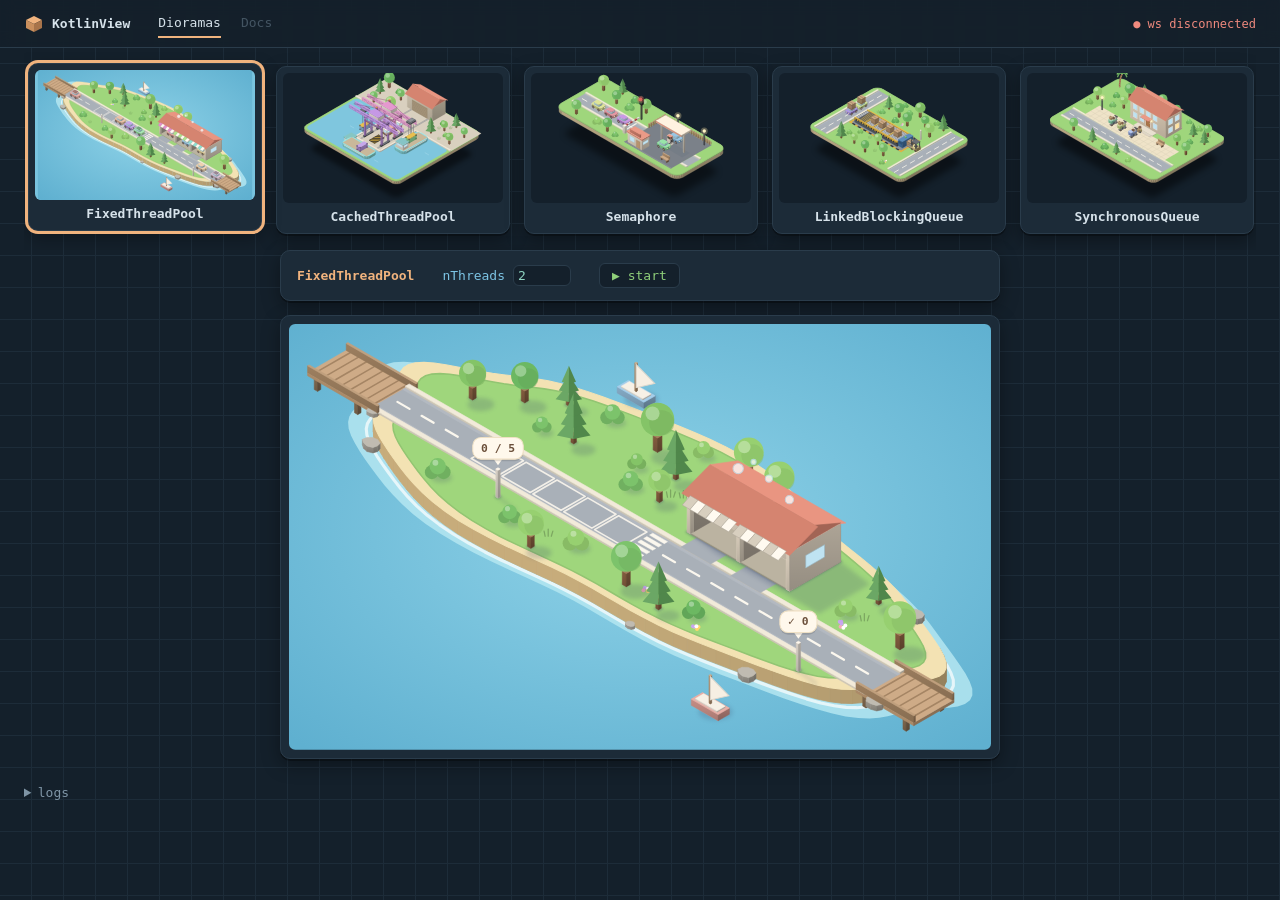
==== commit 829ee05d: "Improve synchronous queue" ====
--- a/server/src/main/resources/static/index.html
+++ b/server/src/main/resources/static/index.html
@@ -92,8 +92,6 @@
     /* Первая строка — бейджи методов (у пула: execute / shutdown / shutdownNow / terminated), под ними — очередь,
        правее неё — воркеры */
     .tile-body > .badges { flex-basis: 100%; }
-    .tile-body .part { margin-top: 0; padding-top: 0; border-top: none; }
-    .tile-body .chain { margin-top: 0; min-height: 0; }
     .tile-body .notice, .tile-body .semtask-notice { flex-basis: 100%; min-height: 0; margin-top: 0; }
     .tile-body .notice:empty { display: none; }
     /* Спящая — в одну строку: название, параметры, start */
@@ -119,7 +117,6 @@
     </a>
     <nav class="topnav">
       <a class="current" href="index.html">Dioramas</a>
-      <a href="tiles.html">Tiles</a>
       <a class="disabled" title="soon">Docs</a>
     </nav>
   </div>
@@ -155,22 +152,24 @@
 <script src="diorama/props/iso-buildings.js"></script>
 <script src="diorama/props/iso-nature.js"></script>
 <script src="diorama/props/iso-people.js"></script>
+<script src="diorama/props/iso-port.js"></script>
 <script src="diorama/kit/diorama-kit.js"></script>
 <script src="diorama/kit/diorama-street.js"></script>
 <script src="diorama/scenes/diorama-pool.js"></script>
 <script src="diorama/scenes/diorama-semaphore.js"></script>
 <script src="diorama/scenes/diorama-queue.js"></script>
 <script src="diorama/scenes/diorama-sync.js"></script>
+<script src="diorama/scenes/diorama-cached.js"></script>
 <script>
   /*
-   * Структуры: плитка (пульт и точный вид) и её диорама. Плитки — те же, что на tiles.html, но с пределами:
+   * Структуры: плитка (пульт и точный вид) и её диорама. Плитки — с пределами:
    * столько, сколько помещается на острове (LIMITS описания). id — адрес (#pool), diorama — описание для набора
    */
   const STRUCTURES = [
     { id: 'pool', diorama: PoolDiorama,
       view: { ...Pool.fixed, params: [['nThreads', 2, { min: 1, max: PoolDiorama.LIMITS.bays }]] } },
-    // Диорамы ещё нет — в карусели пустая вода, на сцене только полоса. Параметров нет: сервер даёт не больше 5 потоков
-    { id: 'cached', view: Pool.cached },
+    // Поля ввода нет: пул — не больше стольких потоков, сколько кранов в порту (на сервере по умолчанию 5)
+    { id: 'cached', diorama: CachedDiorama, view: Pool.cachedOf(CachedDiorama.LIMITS.cranes) },
     { id: 'sem', diorama: SemaphoreDiorama,
       // durationMs, fair, timeoutMs не вводятся: по умолчанию (5000 и false — сервер, 2000 — create в semaphoretask.js)
       view: { ...SemaphoreTaskView, params: [['permits', 2, { min: 1, max: SemaphoreDiorama.LIMITS.inside }],
@@ -207,7 +206,7 @@
   // Пока плитка спит, диорама показывает «пустой» остров по полю параметров — обновлять при вводе
   for (const tile of tiles) for (const input of Object.values(tile.inputs)) input.addEventListener('input', render);
 
-  // Выбор по адресу (#pool, #sem, #lbq, #sync): новая живая диорама — сразу с машинами на местах; нет диорамы — только полоса
+  // Выбор по адресу (#pool, #cached, #sem, #lbq, #sync): новая живая диорама — сразу с машинами на местах; нет диорамы — только полоса
   function select() {
     selected = STRUCTURES.find(s => `#${s.id}` === location.hash) ?? STRUCTURES[0];
     for (const [id, card] of cards) card.classList.toggle('on', id === selected.id);
--- a/server/src/main/resources/static/core/components.css
+++ b/server/src/main/resources/static/core/components.css
@@ -18,22 +18,6 @@
   to { background: transparent; border-color: var(--border); color: var(--dim); }
 }
 
-/* --- цепочка узлов head … tail: LinkedList (очереди задач — «комната» ниже) --- */
-/* Ячейки квадратные, как у ArrayList, без стрелок — просто через равный промежуток */
-.chain { display: flex; align-items: center; flex-wrap: wrap; gap: 4px 8px; margin-top: 8px; min-height: 66px; }
-.chain .empty { color: var(--dim); }
-.node { display: flex; flex-direction: column; align-items: center; }
-.node .label { font-size: 11px; color: var(--keyword); height: 16px; }
-.node .box {
-  min-width: 40px; height: 32px; padding: 0 6px; display: flex; align-items: center; justify-content: center;
-  border: 2px solid var(--border); border-radius: 3px; color: var(--num); background: var(--panel);
-}
-.node .idx { font-size: 11px; color: var(--dim); height: 16px; }
-/* Подсветка тоже затухает, а не снимается рывком */
-@keyframes node-new {
-  from { background: color-mix(in srgb, var(--out) 45%, var(--panel)); border-color: var(--out); }
-  to { background: var(--panel); border-color: var(--border); }
-}
 @keyframes fade-out { from { opacity: 1; } to { opacity: 0; } }
 
 /* Прогресс run() (заливка плашки потока, места воркера): анимация на всю длительность, отрицательная задержка — сколько уже прошло */
--- a/server/src/main/resources/static/core/tiles.css
+++ b/server/src/main/resources/static/core/tiles.css
@@ -1,7 +1,6 @@
 /*
  * Плитки (tiles.js): одна плитка — один живой объект. Спит (название, параметры, start) или живёт (пульт и состояние).
- * Подключать после base.css. Сетку плиток (.tiles) задаёт страница: на tiles.html — две колонки плиток,
- * на index.html — плитка и её диорама рядом.
+ * Подключать после base.css. Где стоит плитка, решает страница: на index.html — полоса над диорамой.
  */
 .tile {
   background: var(--panel); border: 1px solid var(--border); border-radius: 6px;
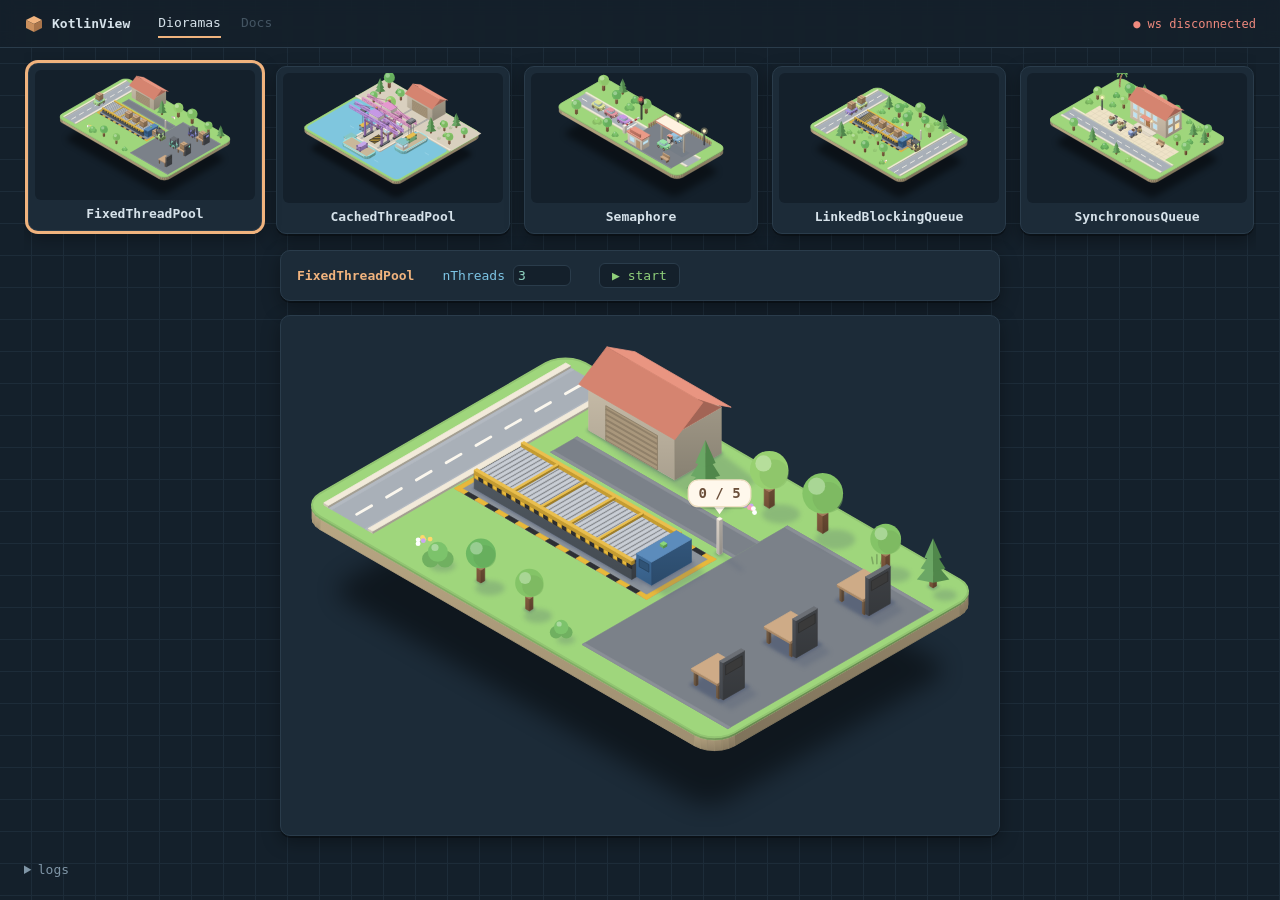
==== commit c726758a: "Update Diorama for FixedThreadPool" ====
--- a/server/src/main/resources/static/index.html
+++ b/server/src/main/resources/static/index.html
@@ -167,7 +167,7 @@
    */
   const STRUCTURES = [
     { id: 'pool', diorama: PoolDiorama,
-      view: { ...Pool.fixed, params: [['nThreads', 2, { min: 1, max: PoolDiorama.LIMITS.bays }]] } },
+      view: { ...Pool.fixed, params: [['nThreads', 3, { min: 1, max: PoolDiorama.LIMITS.bays }]] } },
     // Поля ввода нет: пул — не больше стольких потоков, сколько кранов в порту (на сервере по умолчанию 5)
     { id: 'cached', diorama: CachedDiorama, view: Pool.cachedOf(CachedDiorama.LIMITS.cranes) },
     { id: 'sem', diorama: SemaphoreDiorama,
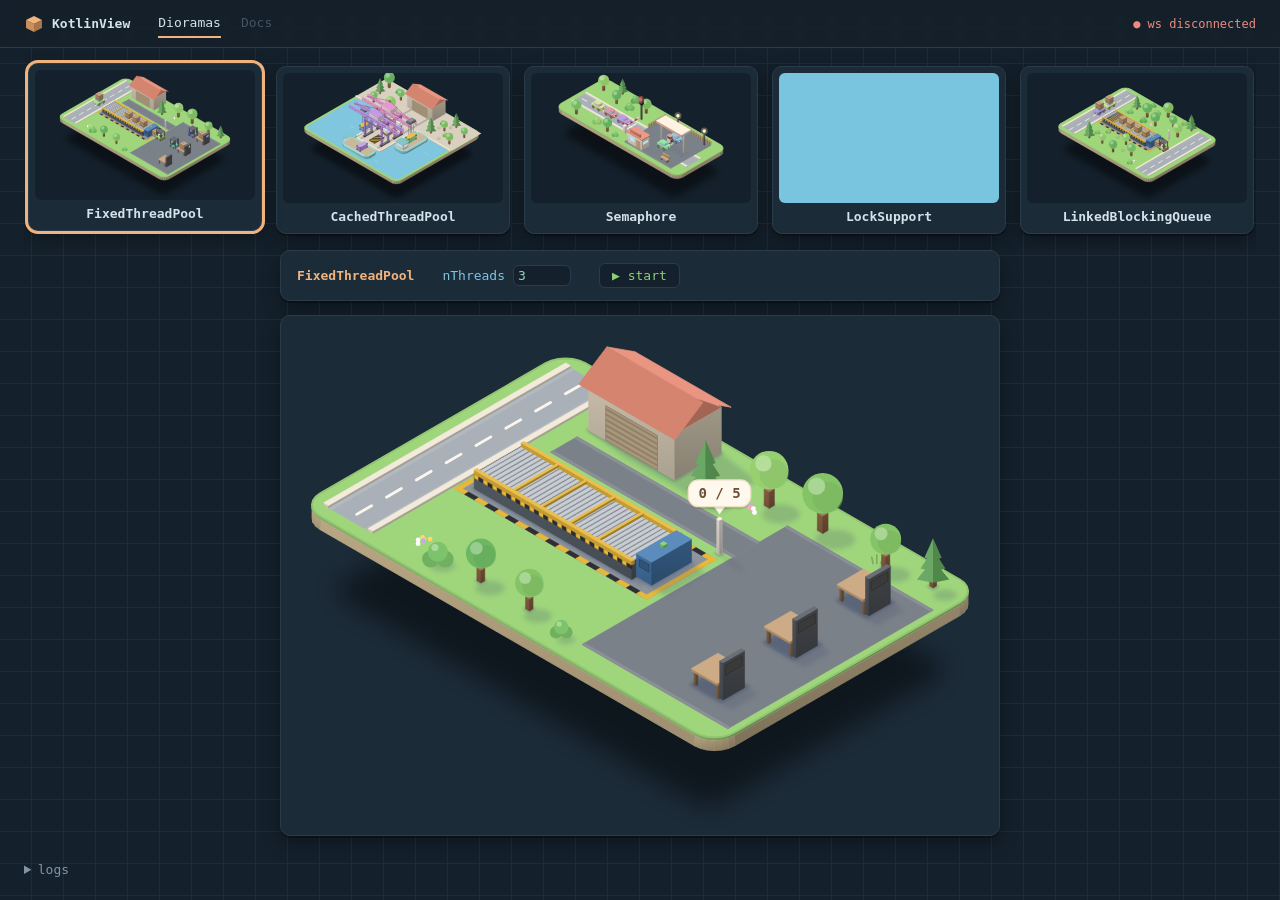
==== commit ea6b171d: "Implement LockSupport client part" ====
--- a/server/src/main/resources/static/index.html
+++ b/server/src/main/resources/static/index.html
@@ -8,6 +8,7 @@
   <link rel="stylesheet" href="structures/pool.css">
   <link rel="stylesheet" href="structures/synchronousqueue.css">
   <link rel="stylesheet" href="structures/semaphore.css">
+  <link rel="stylesheet" href="structures/locksupport.css">
   <link rel="stylesheet" href="core/tiles.css">
   <style>
     /*
@@ -144,6 +145,7 @@
 <script src="structures/blockingqueue.js"></script>
 <script src="structures/semaphore.js"></script>
 <script src="structures/semaphoretask.js"></script>
+<script src="structures/locksupport.js"></script>
 <script src="core/tiles.js"></script>
 <!-- Диорамы: движок → реквизит → набор → каркас → описания структур -->
 <script src="diorama/engine/iso-scene.js"></script>
@@ -174,6 +176,9 @@
       // durationMs, fair, timeoutMs не вводятся: по умолчанию (5000 и false — сервер, 2000 — create в semaphoretask.js)
       view: { ...SemaphoreTaskView, params: [['permits', 2, { min: 1, max: SemaphoreDiorama.LIMITS.inside }],
         ['mode', 'ACQUIRE', { options: [['ACQUIRE', 'blocking'], ['TRY_ACQUIRE', 'non-blocking'], ['TRY_ACQUIRE_TIMEOUT', 'timeout 2s']] }]] } },
+    // Диорамы пока нет: карточка с пустой водой, под ней — только плитка.
+    // Параметров нет: durationMs 5000 и PARK — по умолчанию (create в locksupport.js)
+    { id: 'park', diorama: null, view: { ...LockSupportView, params: [] } },
     { id: 'lbq', diorama: QueueDiorama,
       view: { ...BlockingQueueView, params: [['capacity', 3, { min: 1, max: QueueDiorama.LIMITS.slots }]] } },
     { id: 'sync', diorama: SyncDiorama, view: SynchronousQueueView },  ];
@@ -206,7 +211,7 @@
   // Пока плитка спит, диорама показывает «пустой» остров по полю параметров — обновлять при вводе
   for (const tile of tiles) for (const input of Object.values(tile.inputs)) input.addEventListener('input', render);
 
-  // Выбор по адресу (#pool, #cached, #sem, #lbq, #sync): новая живая диорама — сразу с машинами на местах; нет диорамы — только полоса
+  // Выбор по адресу (#pool, #cached, #sem, #park, #lbq, #sync): новая живая диорама — сразу с машинами на местах; нет диорамы — только полоса
   function select() {
     selected = STRUCTURES.find(s => `#${s.id}` === location.hash) ?? STRUCTURES[0];
     for (const [id, card] of cards) card.classList.toggle('on', id === selected.id);
--- a/server/src/main/resources/static/structures/locksupport.css
+++ b/server/src/main/resources/static/structures/locksupport.css
@@ -0,0 +1,17 @@
+/* Задача с парковкой (locksupport.js): бейджи, под ними «комната» из двух рамок (.room* — components.css) */
+
+/* Рамка не схлопывается, пока пустая: task и parked одной высоты */
+.ls-room { min-width: 68px; min-height: 18px; }
+
+/* Работающий и спящий поток — кнопка: клик — unpark */
+.room-chip.clickable { cursor: pointer; }
+.room-chip.clickable:hover { border-color: var(--thread); }
+
+/* Вышел из park: тает (fade-out — из renderChip); не returned (timeout, interrupted, упал) — пунктир */
+.room-chip.done.failed { border-style: dashed; }
+
+/* Недавний unpark: короткая вспышка вокруг плашки цели */
+@keyframes ls-unpark {
+  from { box-shadow: 0 0 0 3px var(--keyword); }
+  to { box-shadow: 0 0 0 0 transparent; }
+}
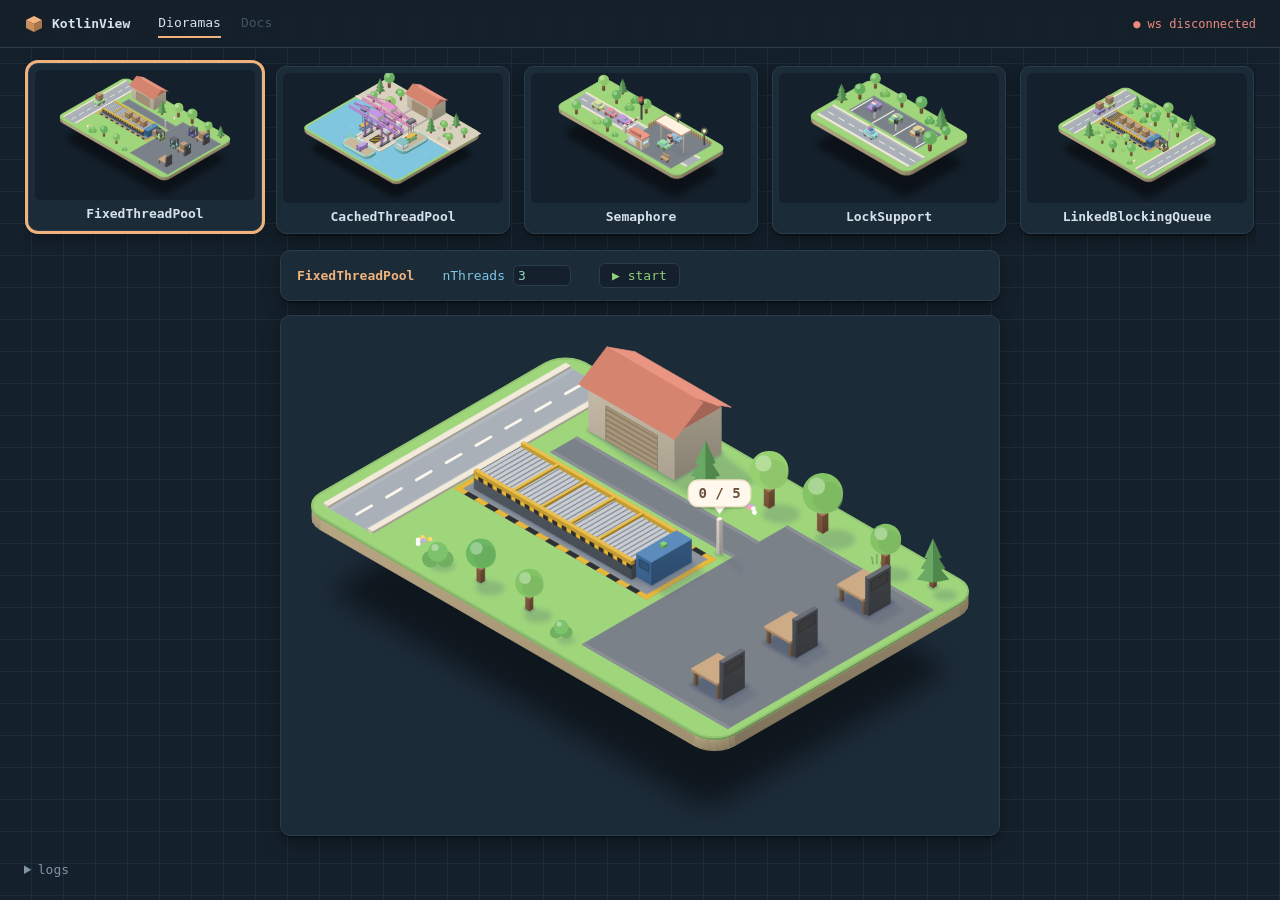
==== commit 5cc206c4: "Update client part" ====
--- a/server/src/main/resources/static/index.html
+++ b/server/src/main/resources/static/index.html
@@ -162,6 +162,7 @@
 <script src="diorama/scenes/diorama-queue.js"></script>
 <script src="diorama/scenes/diorama-sync.js"></script>
 <script src="diorama/scenes/diorama-cached.js"></script>
+<script src="diorama/scenes/diorama-locksupport.js"></script>
 <script>
   /*
    * Структуры: плитка (пульт и точный вид) и её диорама. Плитки — с пределами:
@@ -176,9 +177,8 @@
       // durationMs, fair, timeoutMs не вводятся: по умолчанию (5000 и false — сервер, 2000 — create в semaphoretask.js)
       view: { ...SemaphoreTaskView, params: [['permits', 2, { min: 1, max: SemaphoreDiorama.LIMITS.inside }],
         ['mode', 'ACQUIRE', { options: [['ACQUIRE', 'blocking'], ['TRY_ACQUIRE', 'non-blocking'], ['TRY_ACQUIRE_TIMEOUT', 'timeout 2s']] }]] } },
-    // Диорамы пока нет: карточка с пустой водой, под ней — только плитка.
     // Параметров нет: durationMs 5000 и PARK — по умолчанию (create в locksupport.js)
-    { id: 'park', diorama: null, view: { ...LockSupportView, params: [] } },
+    { id: 'park', diorama: LockSupportDiorama, view: { ...LockSupportView, params: [] } },
     { id: 'lbq', diorama: QueueDiorama,
       view: { ...BlockingQueueView, params: [['capacity', 3, { min: 1, max: QueueDiorama.LIMITS.slots }]] } },
     { id: 'sync', diorama: SyncDiorama, view: SynchronousQueueView },  ];
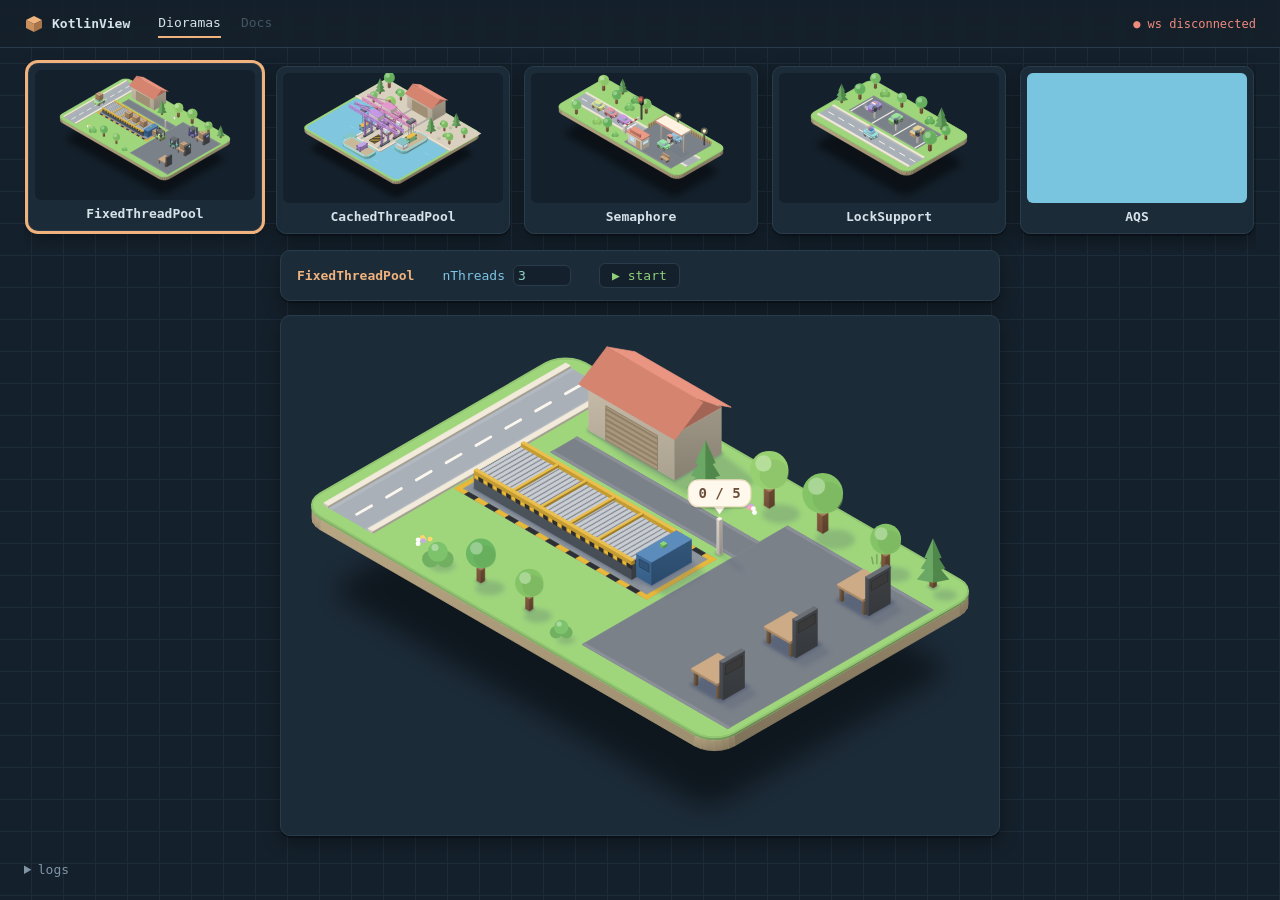
==== commit 0b792d3f: "Update AWS controller" ====
--- a/server/src/main/resources/static/index.html
+++ b/server/src/main/resources/static/index.html
@@ -9,6 +9,7 @@
   <link rel="stylesheet" href="structures/synchronousqueue.css">
   <link rel="stylesheet" href="structures/semaphore.css">
   <link rel="stylesheet" href="structures/locksupport.css">
+  <link rel="stylesheet" href="structures/aqs.css">
   <link rel="stylesheet" href="core/tiles.css">
   <style>
     /*
@@ -146,6 +147,7 @@
 <script src="structures/semaphore.js"></script>
 <script src="structures/semaphoretask.js"></script>
 <script src="structures/locksupport.js"></script>
+<script src="structures/aqs.js"></script>
 <script src="core/tiles.js"></script>
 <!-- Диорамы: движок → реквизит → набор → каркас → описания структур -->
 <script src="diorama/engine/iso-scene.js"></script>
@@ -179,6 +181,8 @@
         ['mode', 'ACQUIRE', { options: [['ACQUIRE', 'blocking'], ['TRY_ACQUIRE', 'non-blocking'], ['TRY_ACQUIRE_TIMEOUT', 'timeout 2s']] }]] } },
     // Параметров нет: durationMs 5000 и PARK — по умолчанию (create в locksupport.js)
     { id: 'park', diorama: LockSupportDiorama, view: { ...LockSupportView, params: [] } },
+    // Диорамы пока нет — карточка с пустой водой; limit и задачи — по умолчанию на сервере
+    { id: 'aqs', diorama: null, view: AQSView },
     { id: 'lbq', diorama: QueueDiorama,
       view: { ...BlockingQueueView, params: [['capacity', 3, { min: 1, max: QueueDiorama.LIMITS.slots }]] } },
     { id: 'sync', diorama: SyncDiorama, view: SynchronousQueueView },  ];
@@ -211,7 +215,7 @@
   // Пока плитка спит, диорама показывает «пустой» остров по полю параметров — обновлять при вводе
   for (const tile of tiles) for (const input of Object.values(tile.inputs)) input.addEventListener('input', render);
 
-  // Выбор по адресу (#pool, #cached, #sem, #park, #lbq, #sync): новая живая диорама — сразу с машинами на местах; нет диорамы — только полоса
+  // Выбор по адресу (#pool, #cached, #sem, #park, #aqs, #lbq, #sync): новая живая диорама — сразу с машинами на местах; нет диорамы — только полоса
   function select() {
     selected = STRUCTURES.find(s => `#${s.id}` === location.hash) ?? STRUCTURES[0];
     for (const [id, card] of cards) card.classList.toggle('on', id === selected.id);
--- a/server/src/main/resources/static/core/components.css
+++ b/server/src/main/resources/static/core/components.css
@@ -45,6 +45,9 @@
 /* Ждёт с таймаутом: полоска внизу убывает */
 .room-chip .countdown { position: absolute; left: 0; bottom: 0; height: 2px; width: 100%; background: var(--thread); }
 .room-chip.entering { opacity: .5; }
+/* Плашка-кнопка: клик — действие над потоком (unpark у LockSupport, interrupt у AQS) */
+.room-chip.clickable { cursor: pointer; }
+.room-chip.clickable:hover { border-color: var(--thread); }
 .room-chip.rejected { border-style: dashed; }
 .room {
   position: relative; display: flex; flex-direction: column; gap: 4px; padding: 7px; cursor: default;
--- a/server/src/main/resources/static/structures/locksupport.css
+++ b/server/src/main/resources/static/structures/locksupport.css
@@ -2,10 +2,6 @@
 
 /* Рамка не схлопывается, пока пустая: task и parked одной высоты */
 .ls-room { min-width: 68px; min-height: 18px; }
-
-/* Работающий и спящий поток — кнопка: клик — unpark */
-.room-chip.clickable { cursor: pointer; }
-.room-chip.clickable:hover { border-color: var(--thread); }
 
 /* Вышел из park: тает (fade-out — из renderChip); не returned (timeout, interrupted, упал) — пунктир */
 .room-chip.done.failed { border-style: dashed; }
--- a/server/src/main/resources/static/structures/aqs.css
+++ b/server/src/main/resources/static/structures/aqs.css
@@ -0,0 +1,39 @@
+/* Группа AQS (aqs.js): бейджи, строки state и queue, под ними рамка задачи (.room* — components.css) */
+
+/* Строка поля AQS: ключ слева, значение справа */
+.aqs-line { display: flex; align-items: center; gap: 6px; margin-top: 8px; min-height: 18px; cursor: default; }
+.aqs-key { color: var(--dim); font-size: 11px; }
+.aqs-state { padding: 0 2px; border-radius: 3px; color: var(--num); }
+/* state 1/2: значение и limit — одного размера, limit приглушённый (правило хуков, а не поле AQS) */
+.aqs-fraction { font-size: 15px; font-weight: bold; }
+.aqs-limit { color: var(--dim); }
+
+/* Рамка задачи не схлопывается, пока пустая */
+.aqs-room { min-width: 68px; min-height: 18px; }
+
+/* Режим узла и arg — в правом углу плашки (E2 — exclusive на 2, S1 — shared на 1); плашка шире обычной: метка
+   не наезжает на подпись */
+.room-chip.aqs-chip { width: 64px; }
+.room-chip .aqs-mode { position: absolute; top: 0; right: 3px; font-size: 9px; line-height: 16px; opacity: .8; }
+
+/* state изменился: цифра вспыхивает */
+@keyframes aqs-state {
+  from { background: color-mix(in srgb, var(--num) 35%, transparent); }
+  to { background: transparent; }
+}
+
+/* Попытка tryAcquire*: короткая вспышка вокруг плашки — красная (отказ) или зелёная (взял) */
+@keyframes aqs-try-fail {
+  from { box-shadow: 0 0 0 3px var(--fail); }
+  to { box-shadow: 0 0 0 0 transparent; }
+}
+@keyframes aqs-try-ok {
+  from { box-shadow: 0 0 0 3px var(--out); }
+  to { box-shadow: 0 0 0 0 transparent; }
+}
+
+/* release* разбудил первого в очереди: вспыхивает рамка его плашки */
+@keyframes aqs-signal {
+  from { border-color: var(--keyword); background: color-mix(in srgb, var(--keyword) 35%, transparent); }
+  to { }
+}
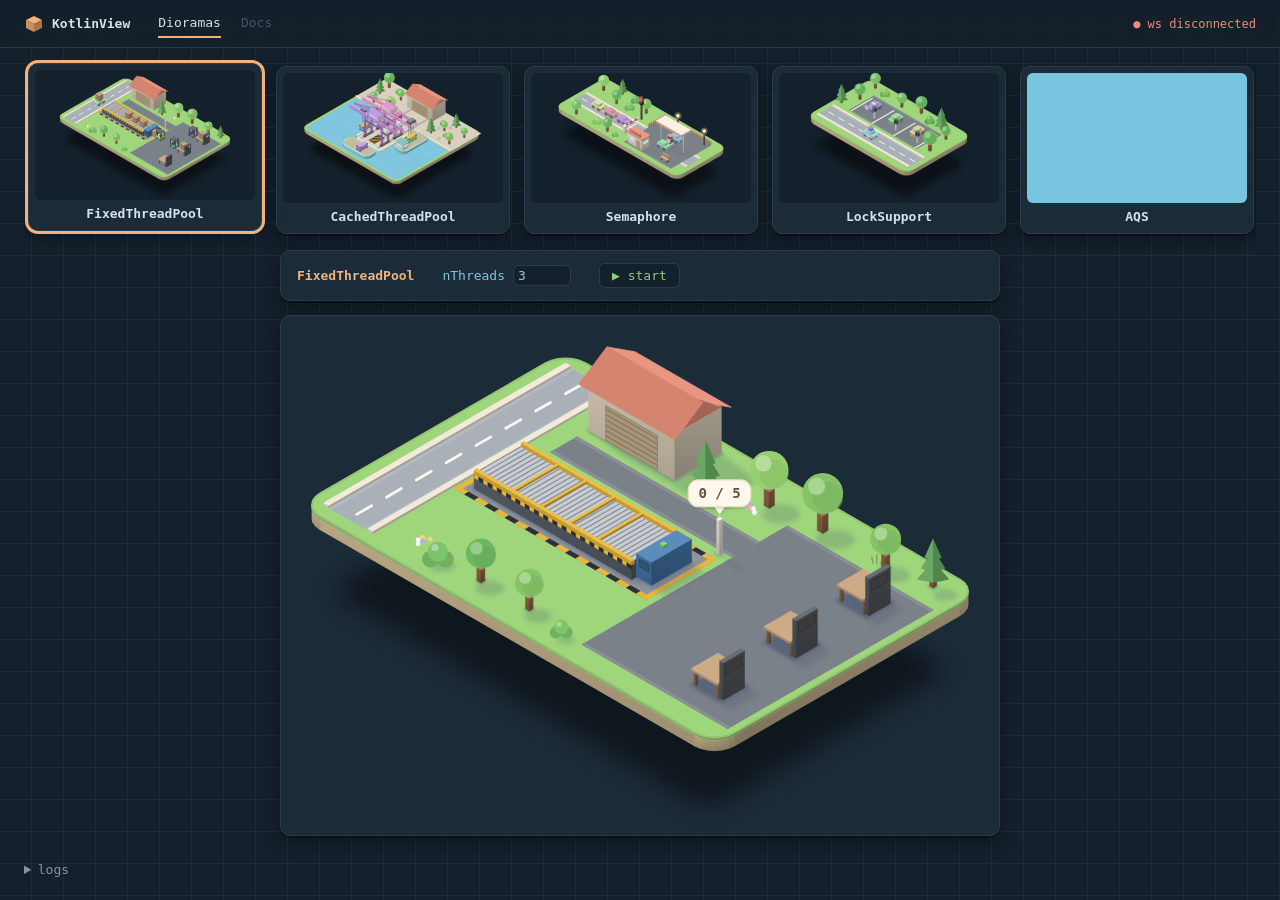
==== commit b49ea25b: "CountDownLatch - client part" ====
--- a/server/src/main/resources/static/index.html
+++ b/server/src/main/resources/static/index.html
@@ -10,6 +10,7 @@
   <link rel="stylesheet" href="structures/semaphore.css">
   <link rel="stylesheet" href="structures/locksupport.css">
   <link rel="stylesheet" href="structures/aqs.css">
+  <link rel="stylesheet" href="structures/countdownlatch.css">
   <link rel="stylesheet" href="core/tiles.css">
   <style>
     /*
@@ -148,6 +149,7 @@
 <script src="structures/semaphoretask.js"></script>
 <script src="structures/locksupport.js"></script>
 <script src="structures/aqs.js"></script>
+<script src="structures/countdownlatch.js"></script>
 <script src="core/tiles.js"></script>
 <!-- Диорамы: движок → реквизит → набор → каркас → описания структур -->
 <script src="diorama/engine/iso-scene.js"></script>
@@ -165,6 +167,7 @@
 <script src="diorama/scenes/diorama-sync.js"></script>
 <script src="diorama/scenes/diorama-cached.js"></script>
 <script src="diorama/scenes/diorama-locksupport.js"></script>
+<script src="diorama/scenes/diorama-latch.js"></script>
 <script>
   /*
    * Структуры: плитка (пульт и точный вид) и её диорама. Плитки — с пределами:
@@ -183,6 +186,9 @@
     { id: 'park', diorama: LockSupportDiorama, view: { ...LockSupportView, params: [] } },
     // Диорамы пока нет — карточка с пустой водой; limit и задачи — по умолчанию на сервере
     { id: 'aqs', diorama: null, view: AQSView },
+    // count — не больше огней на портале; 0 — старт открыт сразу
+    { id: 'latch', diorama: LatchDiorama,
+      view: { ...CountDownLatchView, params: [['count', 3, { min: 0, max: LatchDiorama.LIMITS.lights }]] } },
     { id: 'lbq', diorama: QueueDiorama,
       view: { ...BlockingQueueView, params: [['capacity', 3, { min: 1, max: QueueDiorama.LIMITS.slots }]] } },
     { id: 'sync', diorama: SyncDiorama, view: SynchronousQueueView },  ];
@@ -215,7 +221,7 @@
   // Пока плитка спит, диорама показывает «пустой» остров по полю параметров — обновлять при вводе
   for (const tile of tiles) for (const input of Object.values(tile.inputs)) input.addEventListener('input', render);
 
-  // Выбор по адресу (#pool, #cached, #sem, #park, #aqs, #lbq, #sync): новая живая диорама — сразу с машинами на местах; нет диорамы — только полоса
+  // Выбор по адресу (#pool, #cached, #sem, #park, #aqs, #latch, #lbq, #sync): новая живая диорама — сразу с машинами на местах; нет диорамы — только полоса
   function select() {
     selected = STRUCTURES.find(s => `#${s.id}` === location.hash) ?? STRUCTURES[0];
     for (const [id, card] of cards) card.classList.toggle('on', id === selected.id);
--- a/server/src/main/resources/static/structures/countdownlatch.css
+++ b/server/src/main/resources/static/structures/countdownlatch.css
@@ -0,0 +1,24 @@
+/* CountDownLatch (countdownlatch.js): бейджи, строка count с судьями, под ней старт — ждущие, ворота, выехавшие
+   (.room* — components.css) */
+
+/* count 2/3: подпись мелко, дробь крупно; initialCount приглушённый */
+.cdl-line { display: flex; align-items: center; gap: 6px; margin-top: 8px; min-height: 18px; cursor: default; }
+.cdl-key { color: var(--dim); font-size: 11px; }
+.cdl-fraction { font-size: 15px; font-weight: bold; }
+.cdl-count { padding: 0 2px; border-radius: 3px; color: var(--num); }
+.cdl-initial { color: var(--dim); }
+.cdl-judges { display: flex; gap: 4px; margin-left: 8px; }
+
+/* Старт и выезд не схлопываются, пока пустые: ворота не прыгают */
+.cdl-start, .cdl-gone { min-width: 52px; min-height: 18px; }
+.room-chip.cdl-failed { border-color: var(--fail); color: var(--fail); }
+
+/* Ворота: закрыты — сплошная планка, открыты — зелёный пунктир */
+.cdl-gate { width: 0; height: 26px; border-left: 4px solid var(--border); cursor: default; }
+.cdl-gate.open { border-left: 4px dashed var(--out); }
+
+/* count изменился: цифра вспыхивает */
+@keyframes cdl-count {
+  from { background: color-mix(in srgb, var(--num) 35%, transparent); }
+  to { background: transparent; }
+}
